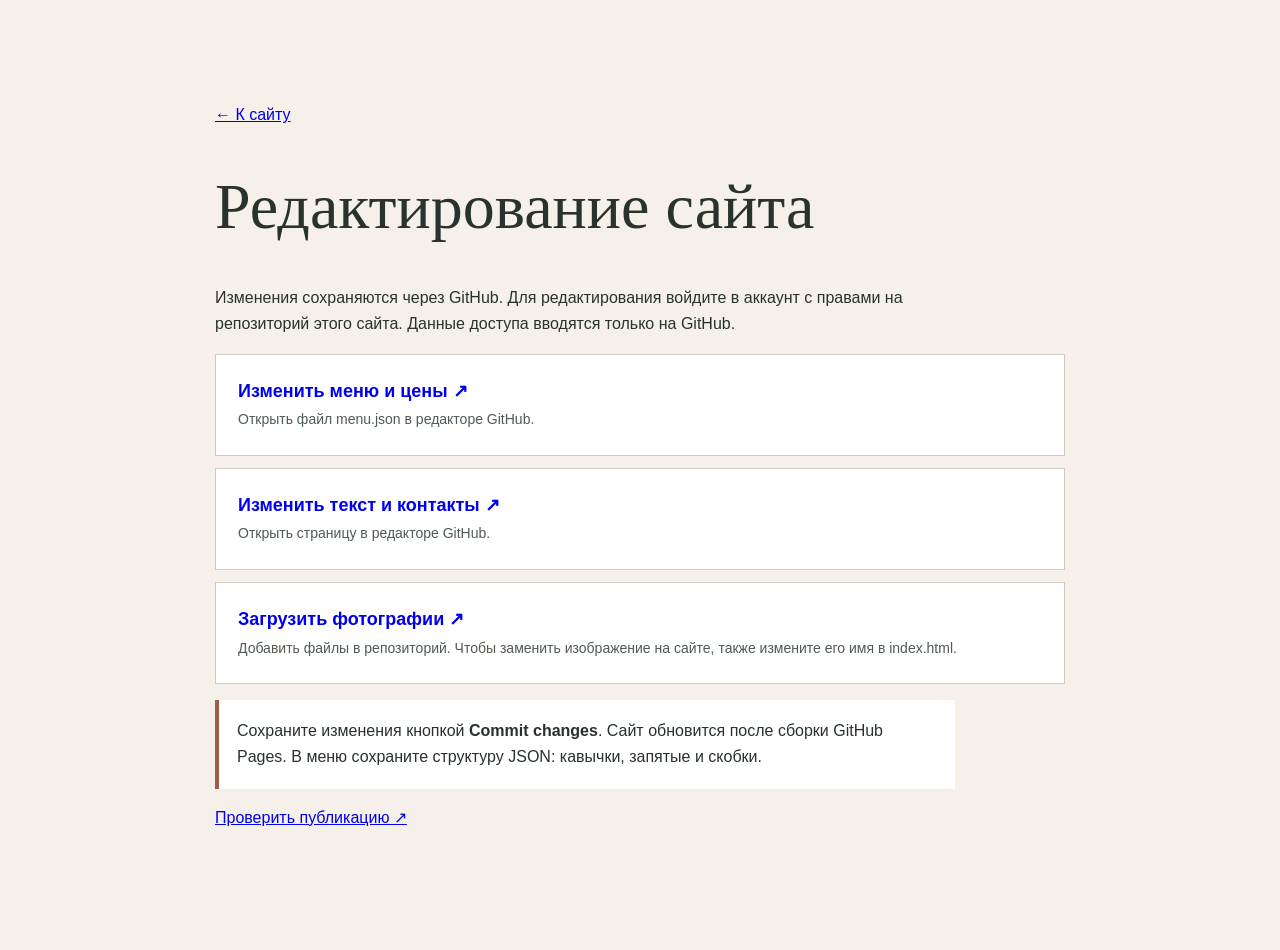
==== admin/index.html @ 764617a4 "Add GitHub editing links" ====
<!doctype html><html lang="ru"><head><meta charset="utf-8"><meta name="viewport" content="width=device-width,initial-scale=1"><meta name="robots" content="noindex,nofollow"><title>Редактирование — Izakaya</title><style>body{font-family:Arial,sans-serif;background:#f5f1ea;color:#29322c;margin:0;line-height:1.65}.wrap{max-width:850px;padding:8% 6%;margin:auto}h1{font:400 clamp(38px,7vw,64px)/1.1 Georgia,serif}p{max-width:700px}.card{display:block;padding:22px;margin:12px 0;background:#fff;border:1px solid #d3c8bc;text-decoration:none}.card:hover,.card:focus{border-color:#795a49}.card strong{display:block;font-size:18px}.card span{font-size:14px;color:#505b52}a:focus-visible{outline:3px solid #9f5f45;outline-offset:3px}.note{padding:18px;border-left:4px solid #9f5f45;background:#fff}code{font-size:14px}</style></head><body><main class="wrap"><a href="../">← К сайту</a><h1>Редактирование сайта</h1><p>Изменения сохраняются через GitHub. Для редактирования войдите в аккаунт с правами на репозиторий этого сайта. Данные доступа вводятся только на GitHub.</p><a class="card" href="https://github.com/grappa159/perm-izakaya/edit/main/menu.json"><strong>Изменить меню и цены ↗</strong><span>Открыть файл menu.json в редакторе GitHub.</span></a><a class="card" href="https://github.com/grappa159/perm-izakaya/edit/main/index.html"><strong>Изменить текст и контакты ↗</strong><span>Открыть страницу в редакторе GitHub.</span></a><a class="card" href="https://github.com/grappa159/perm-izakaya/upload/main"><strong>Загрузить фотографии ↗</strong><span>Добавить файлы в репозиторий. Чтобы заменить изображение на сайте, также измените его имя в index.html.</span></a><p class="note">Сохраните изменения кнопкой <strong>Commit changes</strong>. Сайт обновится после сборки GitHub Pages. В меню сохраните структуру JSON: кавычки, запятые и скобки.</p><p><a href="https://github.com/grappa159/perm-izakaya/actions">Проверить публикацию ↗</a></p></main></body></html>
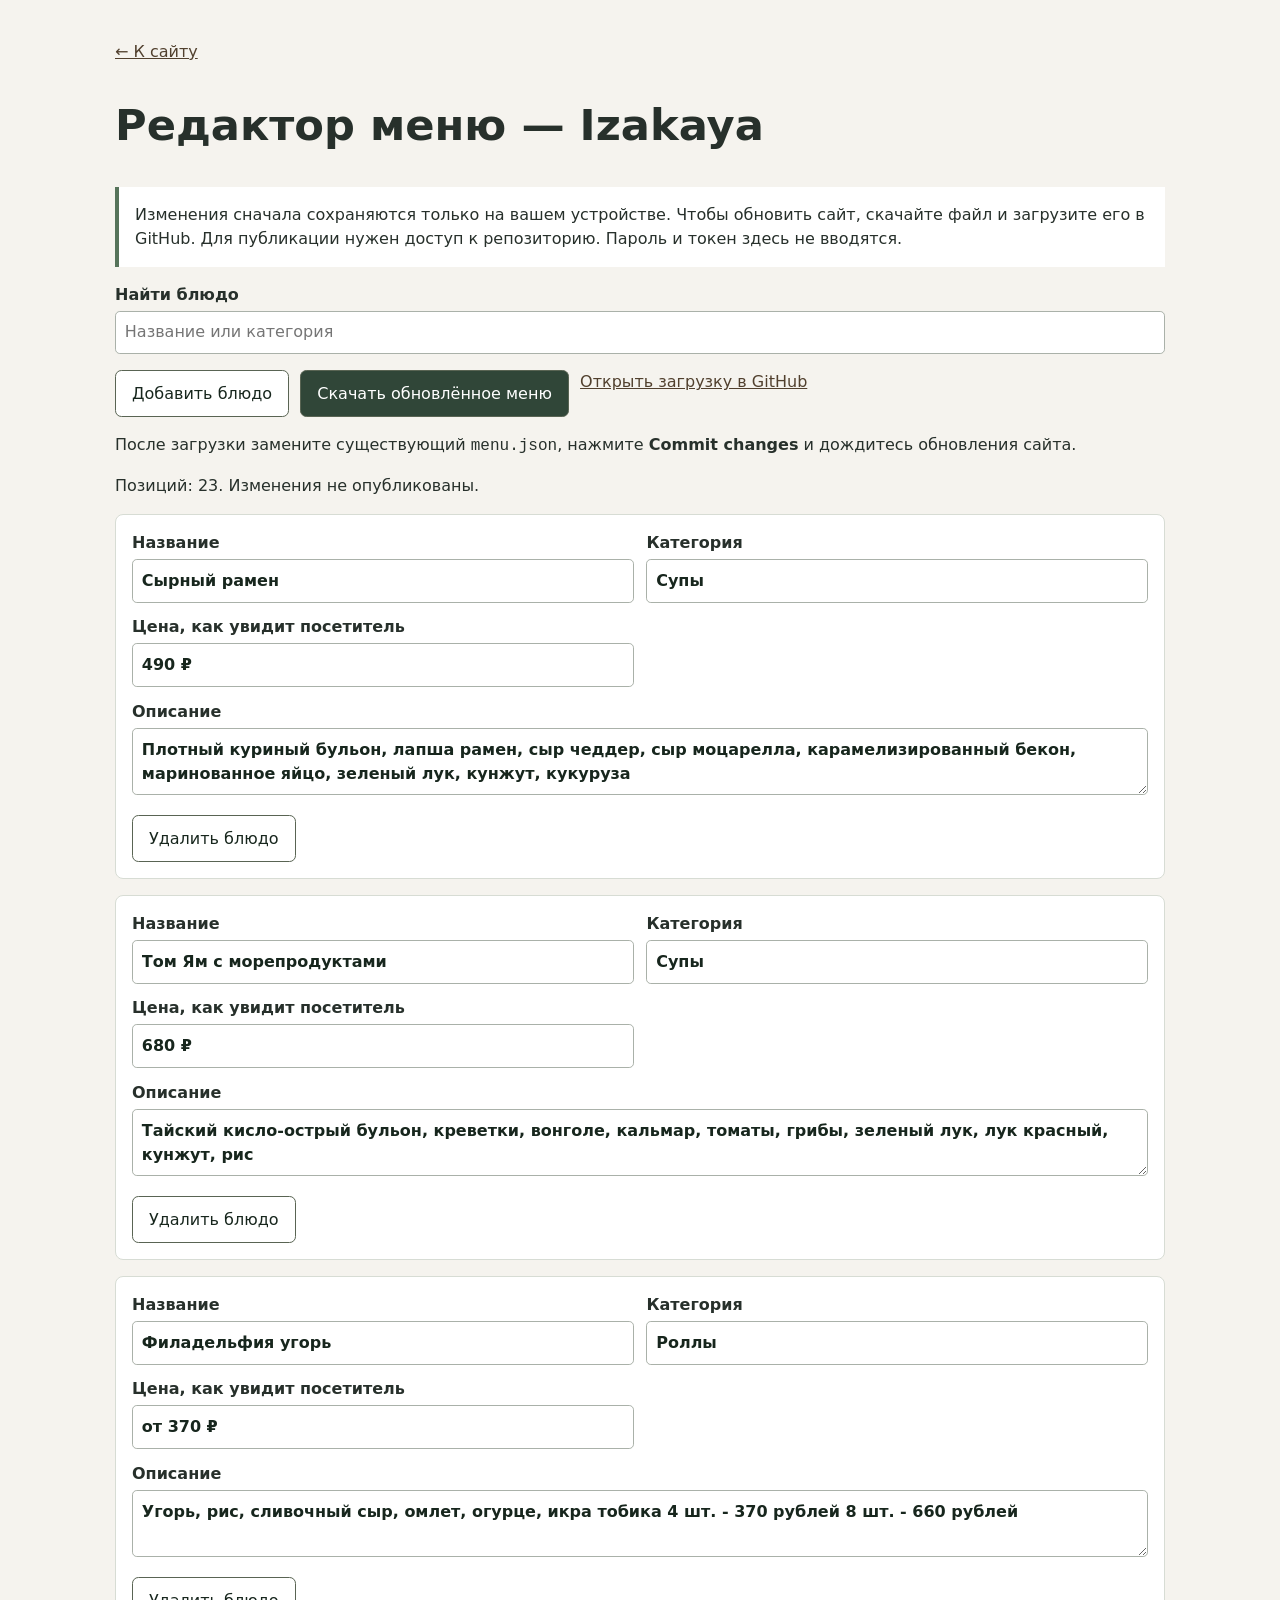
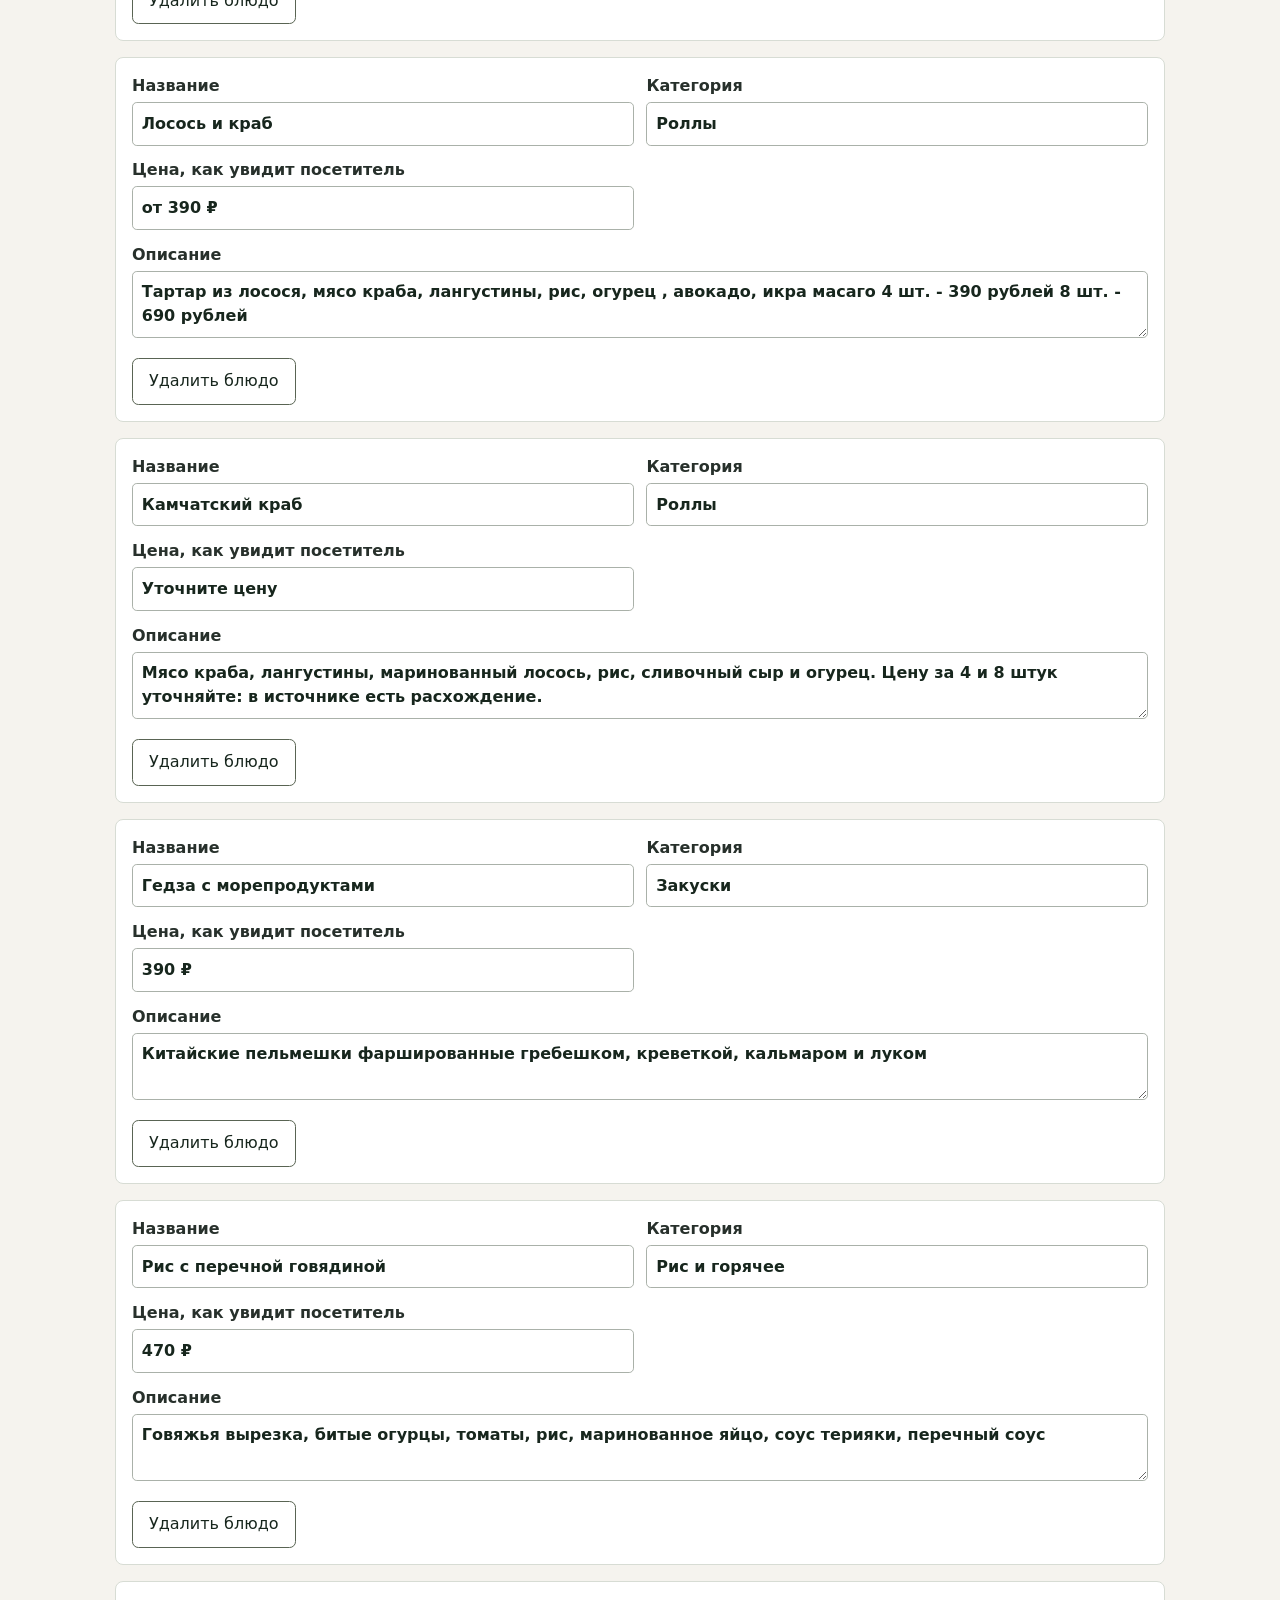
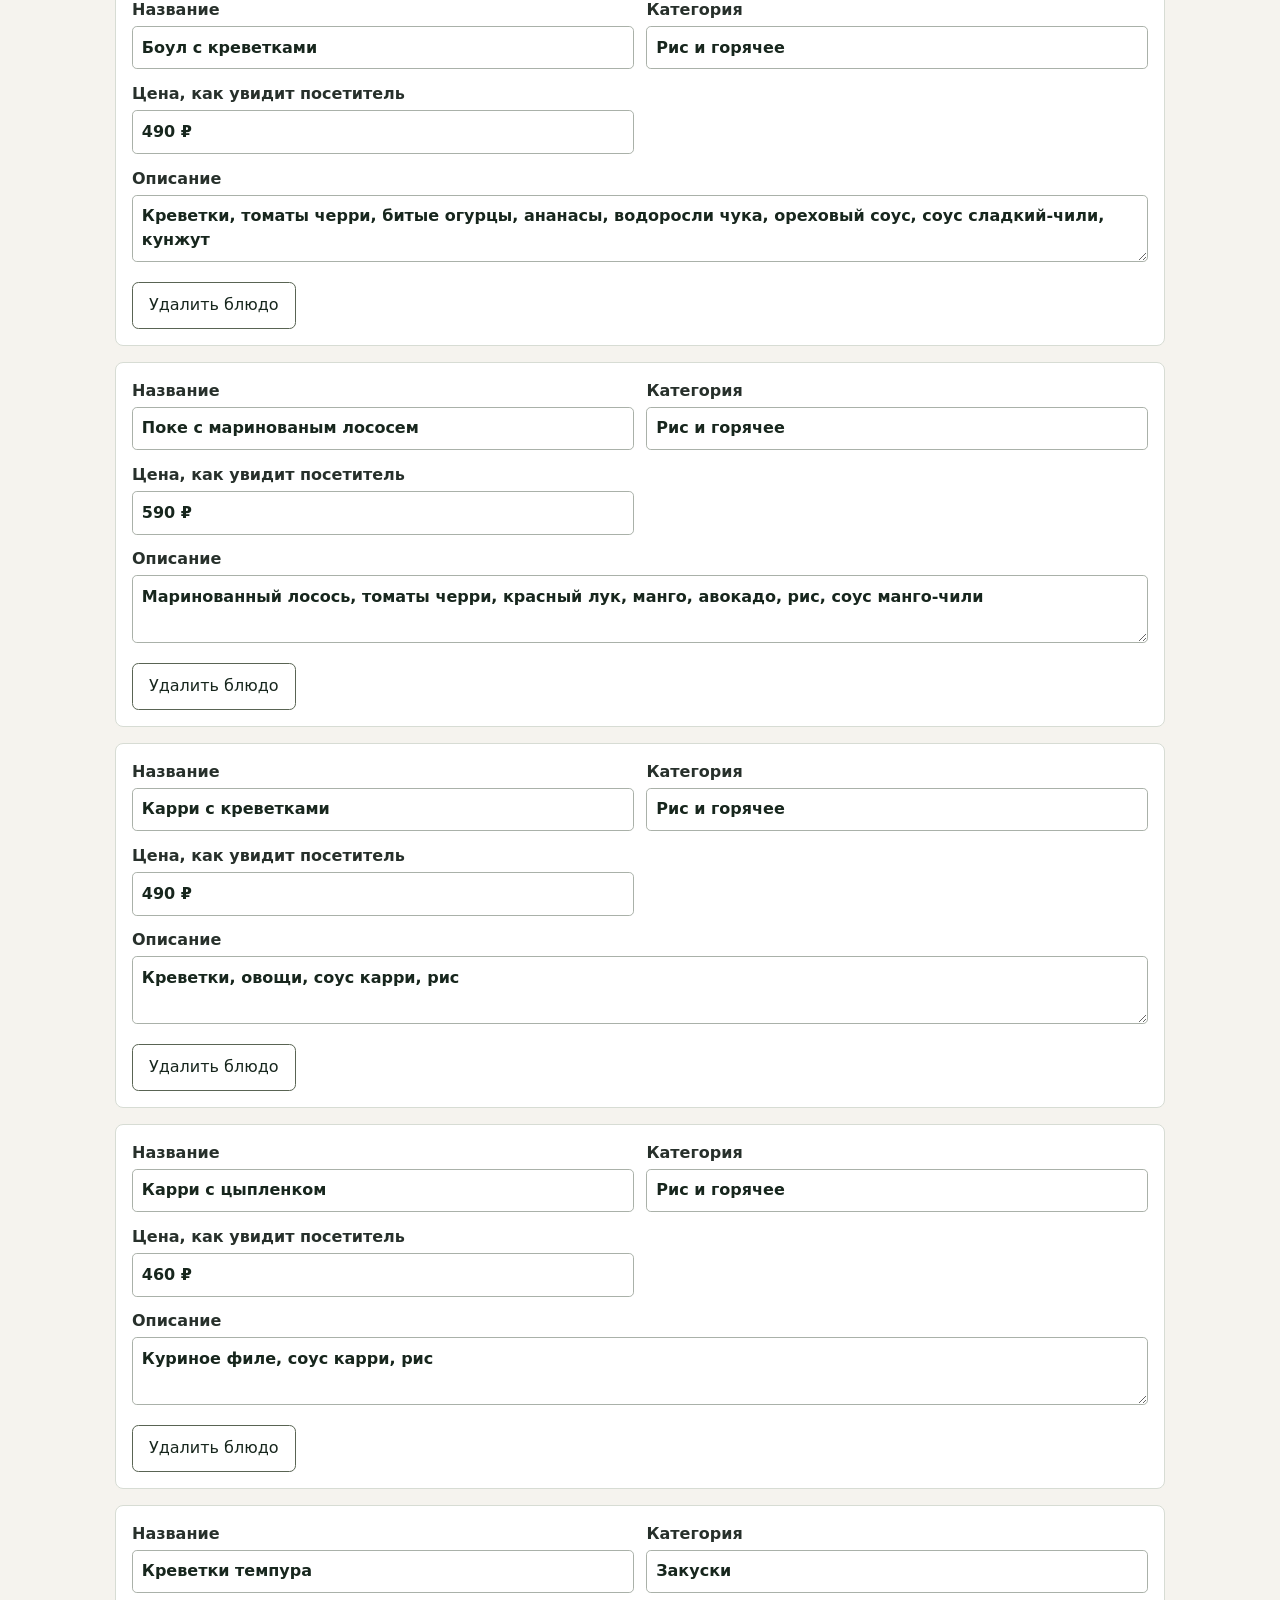
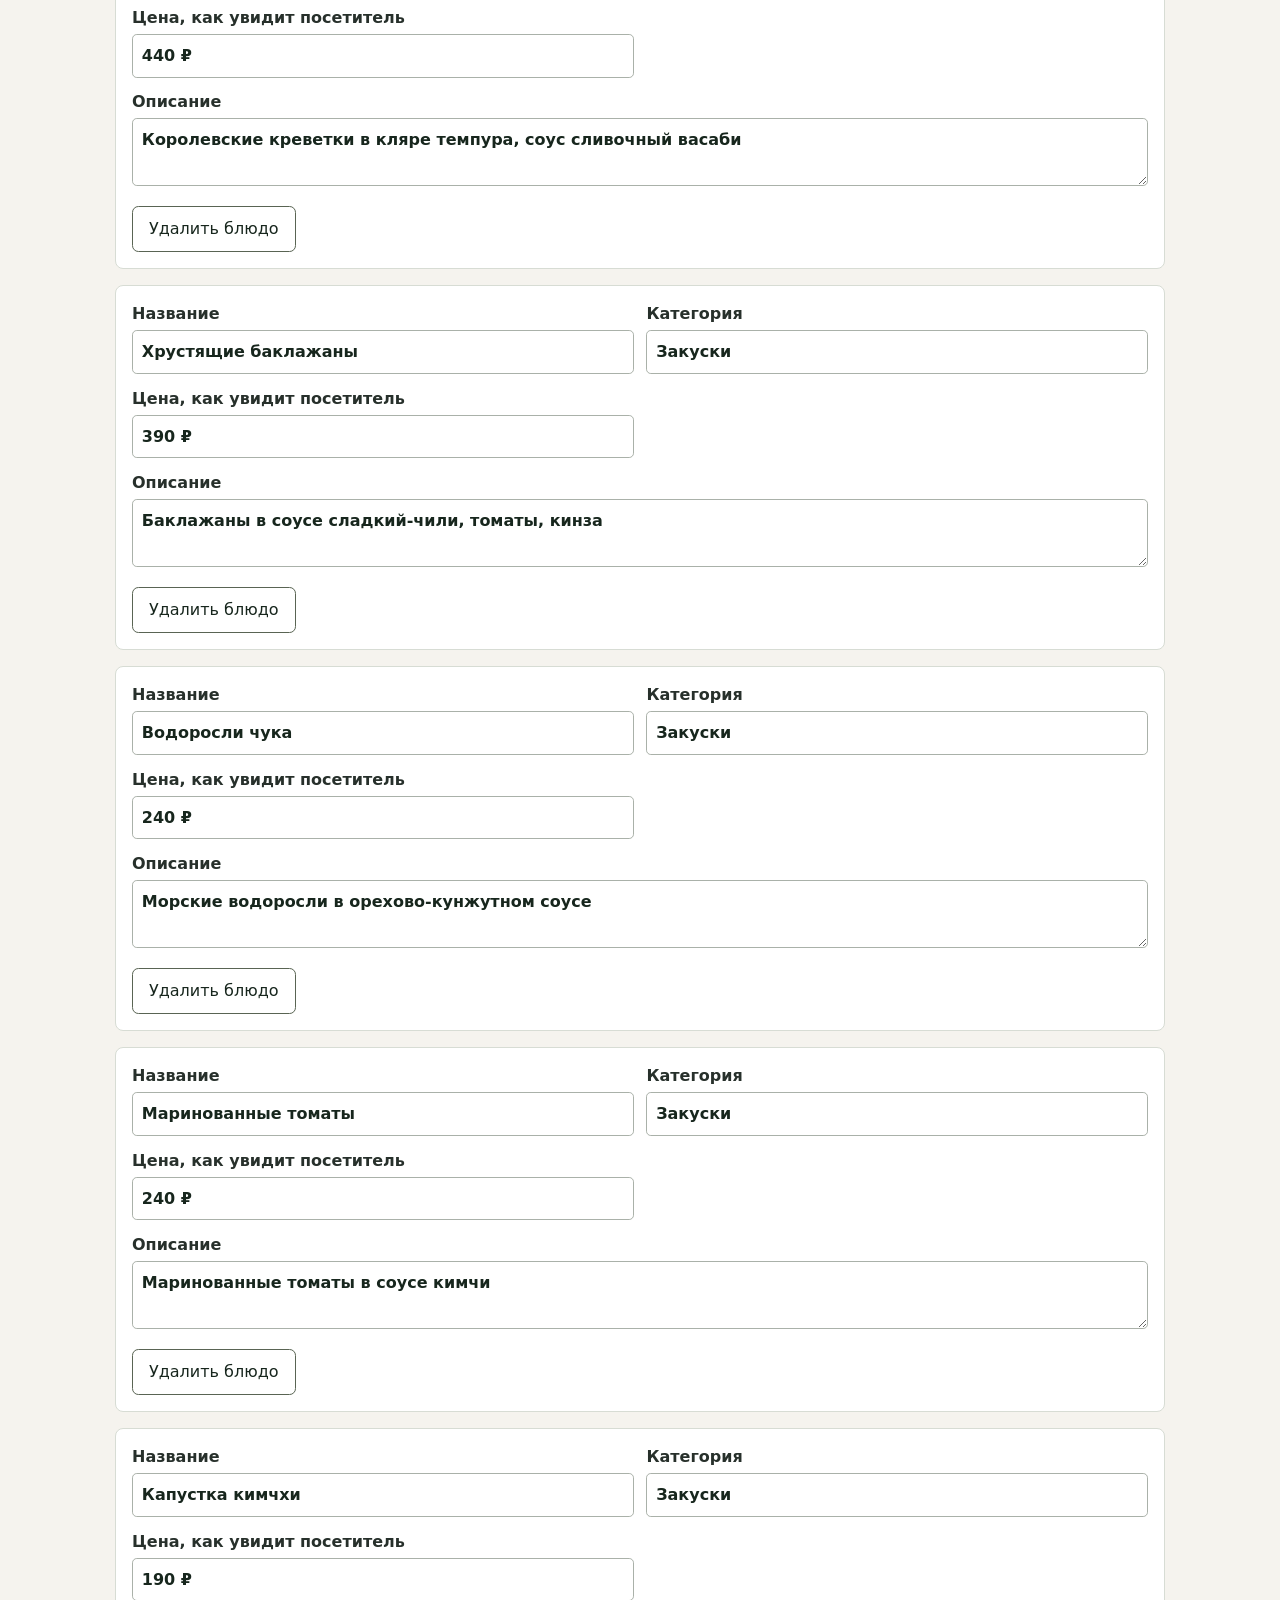
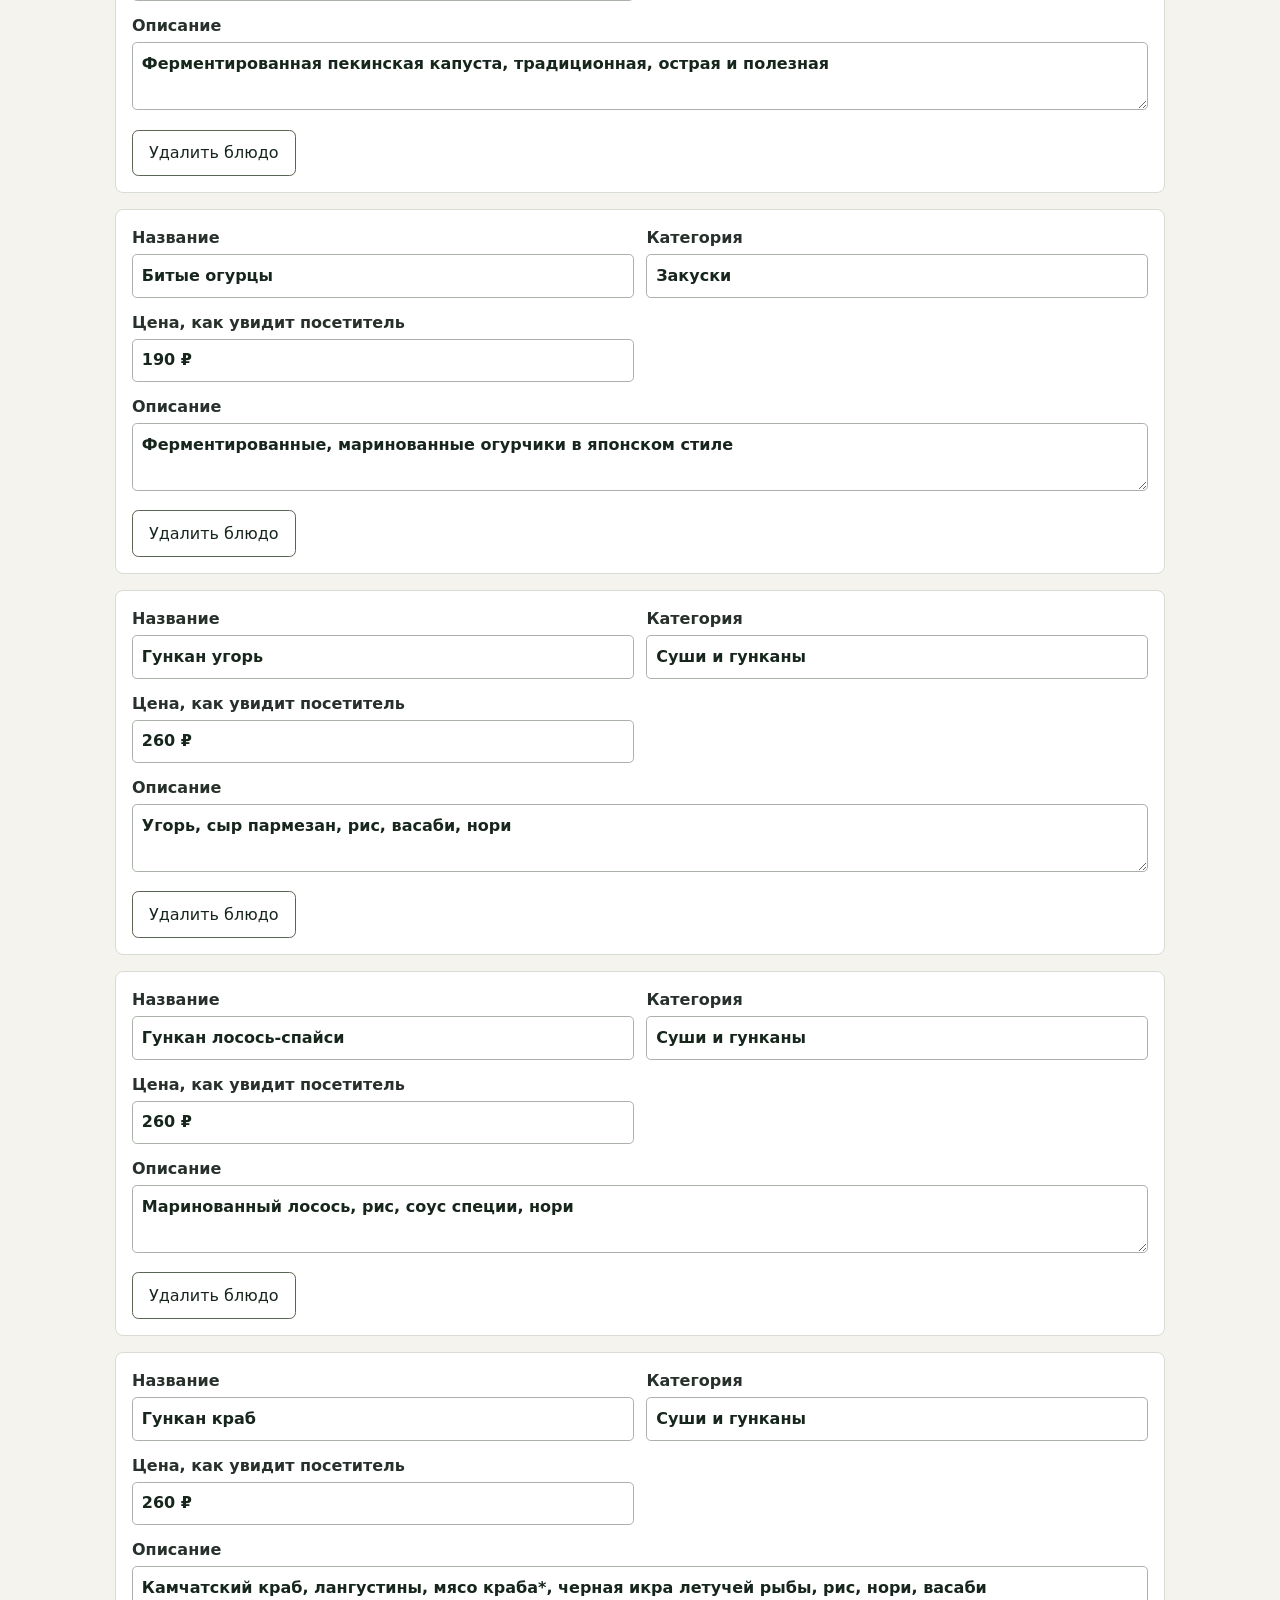
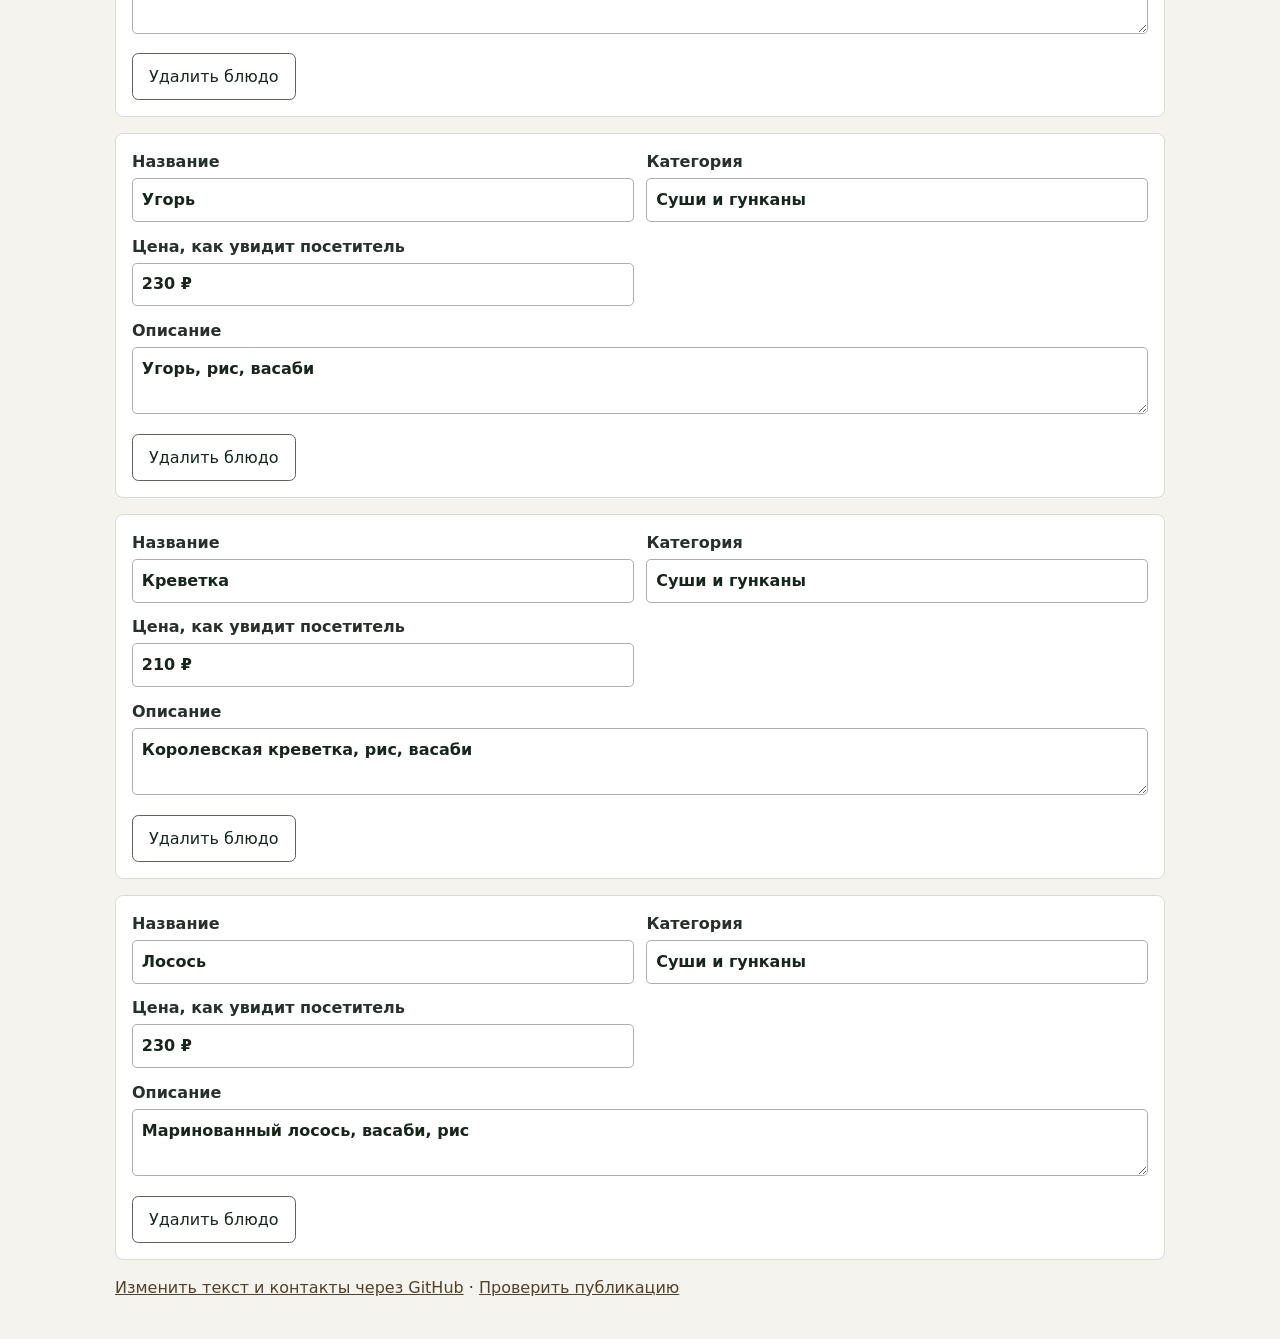
==== commit f395d989: "Refine Izakaya design and add menu editor" ====
--- a/admin/index.html
+++ b/admin/index.html
@@ -1 +1,10 @@
-<!doctype html><html lang="ru"><head><meta charset="utf-8"><meta name="viewport" content="width=device-width,initial-scale=1"><meta name="robots" content="noindex,nofollow"><title>Редактирование — Izakaya</title><style>body{font-family:Arial,sans-serif;background:#f5f1ea;color:#29322c;margin:0;line-height:1.65}.wrap{max-width:850px;padding:8% 6%;margin:auto}h1{font:400 clamp(38px,7vw,64px)/1.1 Georgia,serif}p{max-width:700px}.card{display:block;padding:22px;margin:12px 0;background:#fff;border:1px solid #d3c8bc;text-decoration:none}.card:hover,.card:focus{border-color:#795a49}.card strong{display:block;font-size:18px}.card span{font-size:14px;color:#505b52}a:focus-visible{outline:3px solid #9f5f45;outline-offset:3px}.note{padding:18px;border-left:4px solid #9f5f45;background:#fff}code{font-size:14px}</style></head><body><main class="wrap"><a href="../">← К сайту</a><h1>Редактирование сайта</h1><p>Изменения сохраняются через GitHub. Для редактирования войдите в аккаунт с правами на репозиторий этого сайта. Данные доступа вводятся только на GitHub.</p><a class="card" href="https://github.com/grappa159/perm-izakaya/edit/main/menu.json"><strong>Изменить меню и цены ↗</strong><span>Открыть файл menu.json в редакторе GitHub.</span></a><a class="card" href="https://github.com/grappa159/perm-izakaya/edit/main/index.html"><strong>Изменить текст и контакты ↗</strong><span>Открыть страницу в редакторе GitHub.</span></a><a class="card" href="https://github.com/grappa159/perm-izakaya/upload/main"><strong>Загрузить фотографии ↗</strong><span>Добавить файлы в репозиторий. Чтобы заменить изображение на сайте, также измените его имя в index.html.</span></a><p class="note">Сохраните изменения кнопкой <strong>Commit changes</strong>. Сайт обновится после сборки GitHub Pages. В меню сохраните структуру JSON: кавычки, запятые и скобки.</p><p><a href="https://github.com/grappa159/perm-izakaya/actions">Проверить публикацию ↗</a></p></main></body></html>+<!doctype html>
+<html lang="ru"><head><meta charset="utf-8"><meta name="viewport" content="width=device-width,initial-scale=1"><meta name="robots" content="noindex,nofollow"><title>Редактор меню — Izakaya</title>
+<style>body{font:16px/1.5 system-ui,sans-serif;color:#27302b;background:#f5f3ee;margin:0}main{max-width:1050px;padding:1.5rem;margin:auto}a{color:#51402e}h1{font-size:clamp(1.8rem,5vw,2.7rem)}button,input,textarea{font:inherit}button{cursor:pointer;padding:.65rem 1rem;border:1px solid #596453;border-radius:.4rem;background:white;color:#17261d}button.primary{background:#304638;color:white}button:hover{filter:brightness(.95)}input,textarea{box-sizing:border-box;width:100%;padding:.55rem;border:1px solid #aab1a9;border-radius:.3rem;background:white;color:#17261d}textarea{min-height:4rem;resize:vertical}label{display:block;font-weight:600}label span{display:block;margin-bottom:.25rem}.actions{display:flex;gap:.7rem;flex-wrap:wrap;margin:1rem 0}.notice{background:white;border-left:4px solid #56735a;padding:1rem}.item{background:white;border:1px solid #d7dcd4;border-radius:.5rem;margin:1rem 0;padding:1rem;display:grid;grid-template-columns:repeat(2,minmax(0,1fr));gap:.8rem}.item .description,.item .remove{grid-column:1/-1}.remove{justify-self:start}.status{min-height:1.5rem}a:focus-visible,button:focus-visible,input:focus-visible,textarea:focus-visible{outline:3px solid #c77720;outline-offset:2px}@media(max-width:600px){.item{grid-template-columns:1fr}.item .description,.item .remove{grid-column:auto}}</style></head>
+<body><main><p><a href="../">← К сайту</a></p><h1>Редактор меню — Izakaya</h1><p class="notice">Изменения сначала сохраняются только на вашем устройстве. Чтобы обновить сайт, скачайте файл и загрузите его в GitHub. Для публикации нужен доступ к репозиторию. Пароль и токен здесь не вводятся.</p><p><label for="search"><span>Найти блюдо</span></label><input id="search" type="search" placeholder="Название или категория"></p><div class="actions"><button id="add" type="button">Добавить блюдо</button><button id="download" class="primary" type="button" disabled>Скачать обновлённое меню</button><a href="https://github.com/grappa159/perm-izakaya/upload/main" target="_blank" rel="noopener noreferrer">Открыть загрузку в GitHub</a></div><p>После загрузки замените существующий <code>menu.json</code>, нажмите <strong>Commit changes</strong> и дождитесь обновления сайта.</p><p id="status" class="status" role="status" aria-live="polite">Загружаем меню…</p><div id="items"></div><p><a href="https://github.com/grappa159/perm-izakaya/edit/main/index.html">Изменить текст и контакты через GitHub</a> · <a href="https://github.com/grappa159/perm-izakaya/actions">Проверить публикацию</a></p></main>
+<script>
+(()=>{'use strict';const list=document.getElementById('items'),status=document.getElementById('status'),download=document.getElementById('download'),search=document.getElementById('search');let data=null;const updateStatus=()=>{status.textContent=`Позиций: ${data.items.length}. Изменения не опубликованы.`};
+function field(label,key,item,type='input'){const wrapper=document.createElement('label'),caption=document.createElement('span'),input=document.createElement(type);caption.textContent=label;input.value=item[key]??'';input.addEventListener('input',()=>{item[key]=input.value;if(key==='priceLabel'&&Object.hasOwn(item,'price')){const match=input.value.match(/\d+(?:[.,]\d+)?/);item.price=match?Number(match[0].replace(',','.')):null}updateStatus()});wrapper.append(caption,input);if(key==='description')wrapper.className='description';return wrapper}
+function render(){list.replaceChildren();const query=search.value.trim().toLocaleLowerCase('ru');data.items.forEach((item,index)=>{if(query&&!(item.name+' '+item.section).toLocaleLowerCase('ru').includes(query))return;const card=document.createElement('article');card.className='item';card.append(field('Название','name',item),field('Категория','section',item),field('Цена, как увидит посетитель','priceLabel',item),field('Описание','description',item,'textarea'));const remove=document.createElement('button');remove.type='button';remove.className='remove';remove.textContent='Удалить блюдо';remove.addEventListener('click',()=>{if(confirm('Удалить «'+item.name+'» из подготовленного меню?')){data.items.splice(index,1);render();updateStatus()}});card.append(remove);list.append(card)});updateStatus()}
+document.getElementById('add').addEventListener('click',()=>{if(!data)return;search.value='';data.items.push({name:'Новое блюдо',section:'Другое',priceLabel:'Уточните цену',description:''});render();list.lastElementChild.querySelector('input').focus()});search.addEventListener('input',()=>{if(data)render()});download.addEventListener('click',()=>{if(!data)return;const invalid=data.items.some(x=>!x.name.trim()||!x.section.trim()||!x.priceLabel.trim());if(invalid){status.textContent='Заполните название, категорию и цену каждого блюда.';return}data.categories=[...new Set(data.items.map(x=>x.section.trim()))];data.items.forEach(x=>{x.name=x.name.trim();x.section=x.section.trim();x.priceLabel=x.priceLabel.trim()});data.updated=new Date().toISOString().slice(0,10);const url=URL.createObjectURL(new Blob([JSON.stringify(data,null,2)+'\n'],{type:'application/json'})),link=document.createElement('a');link.href=url;link.download='menu.json';link.click();setTimeout(()=>URL.revokeObjectURL(url),1000);status.textContent='Файл скачан. Загрузите его в GitHub, чтобы опубликовать изменения.'});fetch('../menu.json',{cache:'no-store'}).then(r=>{if(!r.ok)throw Error();return r.json()}).then(value=>{if(!Array.isArray(value.items))throw Error();data=value;download.disabled=false;render()}).catch(()=>{status.textContent='Не удалось загрузить меню. Обновите страницу или откройте файл через GitHub.'})})();
+</script></body></html>
